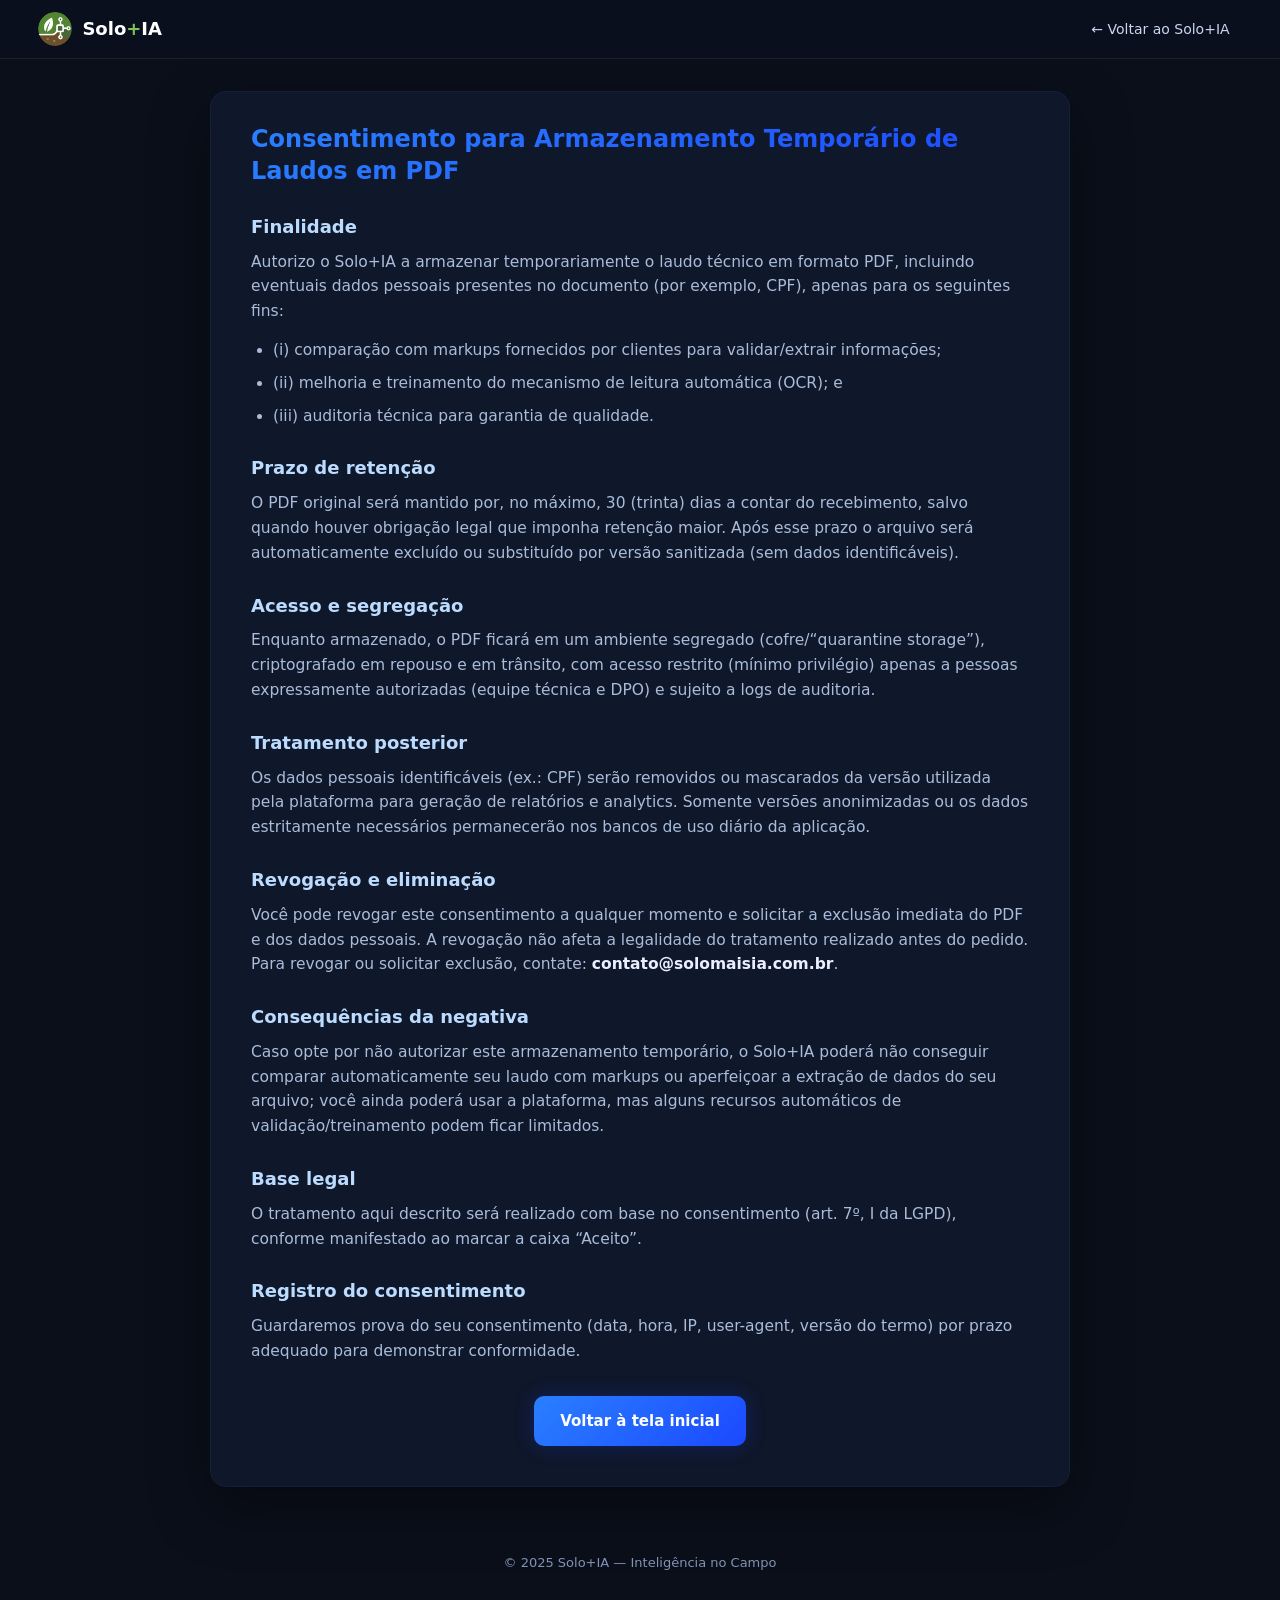
==== consentimento.html @ e3dccf33 "Paginas proprias: termo de consentimento (texto do Wix) e PDF nativo (vazia no Wix) Co-Authored-By: " ====
<!doctype html>
<html lang="pt-BR">
<head>
  <meta charset="utf-8" />
  <meta name="viewport" content="width=device-width,initial-scale=1" />
  <title>Termo de consentimento — Solo+IA</title>
  <meta name="description" content="Consentimento para armazenamento temporário de laudos em PDF no Solo+IA (LGPD).">
  <link rel="icon" type="image/png" href="favicon.png">
  <link rel="stylesheet" href="pagina.css">
</head>
<body>
  <nav class="topo">
    <a class="topo-marca" href="/"><img src="icone.png" alt="" width="34" height="34"><span>Solo<b>+</b>IA</span></a>
    <a class="topo-voltar" href="/">← Voltar ao Solo+IA</a>
  </nav>

  <main>
    <article class="card">
      <!-- Texto do termo copiado sem alteracoes da pagina do Wix (www.solomaisia.com.br/consentimento) -->
      <h1>Consentimento para Armazenamento Temporário de Laudos em PDF</h1>

      <h2>Finalidade</h2>
      <p>Autorizo o Solo+IA a armazenar temporariamente o laudo técnico em formato PDF, incluindo eventuais dados pessoais presentes no documento (por exemplo, CPF), apenas para os seguintes fins:</p>
      <ul>
        <li>(i) comparação com markups fornecidos por clientes para validar/extrair informações;</li>
        <li>(ii) melhoria e treinamento do mecanismo de leitura automática (OCR); e</li>
        <li>(iii) auditoria técnica para garantia de qualidade.</li>
      </ul>

      <h2>Prazo de retenção</h2>
      <p>O PDF original será mantido por, no máximo, 30 (trinta) dias a contar do recebimento, salvo quando houver obrigação legal que imponha retenção maior. Após esse prazo o arquivo será automaticamente excluído ou substituído por versão sanitizada (sem dados identificáveis).</p>

      <h2>Acesso e segregação</h2>
      <p>Enquanto armazenado, o PDF ficará em um ambiente segregado (cofre/“quarantine storage”), criptografado em repouso e em trânsito, com acesso restrito (mínimo privilégio) apenas a pessoas expressamente autorizadas (equipe técnica e DPO) e sujeito a logs de auditoria.</p>

      <h2>Tratamento posterior</h2>
      <p>Os dados pessoais identificáveis (ex.: CPF) serão removidos ou mascarados da versão utilizada pela plataforma para geração de relatórios e analytics. Somente versões anonimizadas ou os dados estritamente necessários permanecerão nos bancos de uso diário da aplicação.</p>

      <h2>Revogação e eliminação</h2>
      <p>Você pode revogar este consentimento a qualquer momento e solicitar a exclusão imediata do PDF e dos dados pessoais. A revogação não afeta a legalidade do tratamento realizado antes do pedido. Para revogar ou solicitar exclusão, contate: <strong>contato@solomaisia.com.br</strong>.</p>

      <h2>Consequências da negativa</h2>
      <p>Caso opte por não autorizar este armazenamento temporário, o Solo+IA poderá não conseguir comparar automaticamente seu laudo com markups ou aperfeiçoar a extração de dados do seu arquivo; você ainda poderá usar a plataforma, mas alguns recursos automáticos de validação/treinamento podem ficar limitados.</p>

      <h2>Base legal</h2>
      <p>O tratamento aqui descrito será realizado com base no consentimento (art. 7º, I da LGPD), conforme manifestado ao marcar a caixa “Aceito”.</p>

      <h2>Registro do consentimento</h2>
      <p>Guardaremos prova do seu consentimento (data, hora, IP, user-agent, versão do termo) por prazo adequado para demonstrar conformidade.</p>

      <div class="acoes"><a class="botao" href="/">Voltar à tela inicial</a></div>
    </article>
  </main>

  <footer>© 2025 Solo+IA — Inteligência no Campo</footer>
</body>
</html>
---- pagina.css ----
/* Paginas de texto do site (termo, PDF nativo) */
:root{--bg:#0b0f1a;--panel:#0f172a;--text:#e9efff;--muted:#a9bcd9;--grad:linear-gradient(135deg,#2a7fff,#1b49ff)}
*{box-sizing:border-box}
body{margin:0;background:var(--bg);color:var(--text);font-family:'Segoe UI',system-ui,Arial;line-height:1.6}
a{color:#8fc1ff}
a:hover{color:#bcdcff}
.topo{position:sticky;top:0;z-index:10;display:flex;align-items:center;justify-content:space-between;gap:12px;padding:10px clamp(12px,3vw,40px);background:rgba(11,16,32,.86);backdrop-filter:blur(10px);-webkit-backdrop-filter:blur(10px);border-bottom:1px solid rgba(255,255,255,.07)}
.topo-marca{display:flex;align-items:center;gap:10px;color:#fff;text-decoration:none;font-weight:700;font-size:18px}
.topo-marca:hover{color:#fff}
.topo-marca img{width:34px;height:34px;border-radius:50%}
.topo-marca b{color:#7cc35b}
.topo-voltar{color:#c9d6ee;text-decoration:none;font-size:14px;padding:8px 12px;border-radius:10px}
.topo-voltar:hover{background:#16223d;color:#fff}
main{display:flex;justify-content:center;padding:32px 16px 48px}
.card{background:var(--panel);border:1px solid #12203b;border-radius:16px;box-shadow:0 20px 60px rgba(0,0,0,.4);max-width:860px;width:100%;padding:32px clamp(18px,4vw,40px) 40px}
h1{font-size:24px;line-height:1.3;margin:0 0 18px;background:var(--grad);-webkit-background-clip:text;background-clip:text;-webkit-text-fill-color:transparent}
h2{font-size:18px;margin:26px 0 8px;color:#bcdcff}
p{color:var(--muted);margin:0 0 14px;font-size:15.5px}
ul,ol{margin:0 0 14px;padding-left:22px}
li{margin-bottom:8px;color:var(--muted);font-size:15.5px}
strong{color:#e9efff}
.caixas{display:grid;grid-template-columns:1fr 1fr;gap:12px;margin:8px 0 18px}
.caixa{border-radius:12px;padding:14px 16px;border:1px solid #1f3152;background:#0c1222}
.caixa h3{margin:0 0 6px;font-size:15.5px}
.caixa p{margin:0;font-size:14.5px}
.caixa.sim{border-color:#1f5a3c;background:#0f2a1d}
.caixa.sim h3{color:#9fe0b8}
.caixa.nao{border-color:#6b2a2a;background:#2a1212}
.caixa.nao h3{color:#ffb4b4}
.acoes{text-align:center;margin-top:32px}
.botao{display:inline-block;background:var(--grad);color:#fff;text-decoration:none;padding:13px 26px;border-radius:10px;font-weight:600;font-size:15px;box-shadow:0 0 20px #1b49ff40}
.botao:hover{color:#fff;opacity:.92}
footer{text-align:center;padding:18px 12px 28px;font-size:13px;color:#7f93b5}
@media (max-width:600px){
  h1{font-size:20px}
  h2{font-size:17px}
  p,li{font-size:14.5px}
  .caixas{grid-template-columns:1fr}
  .topo-marca span{display:none}
}
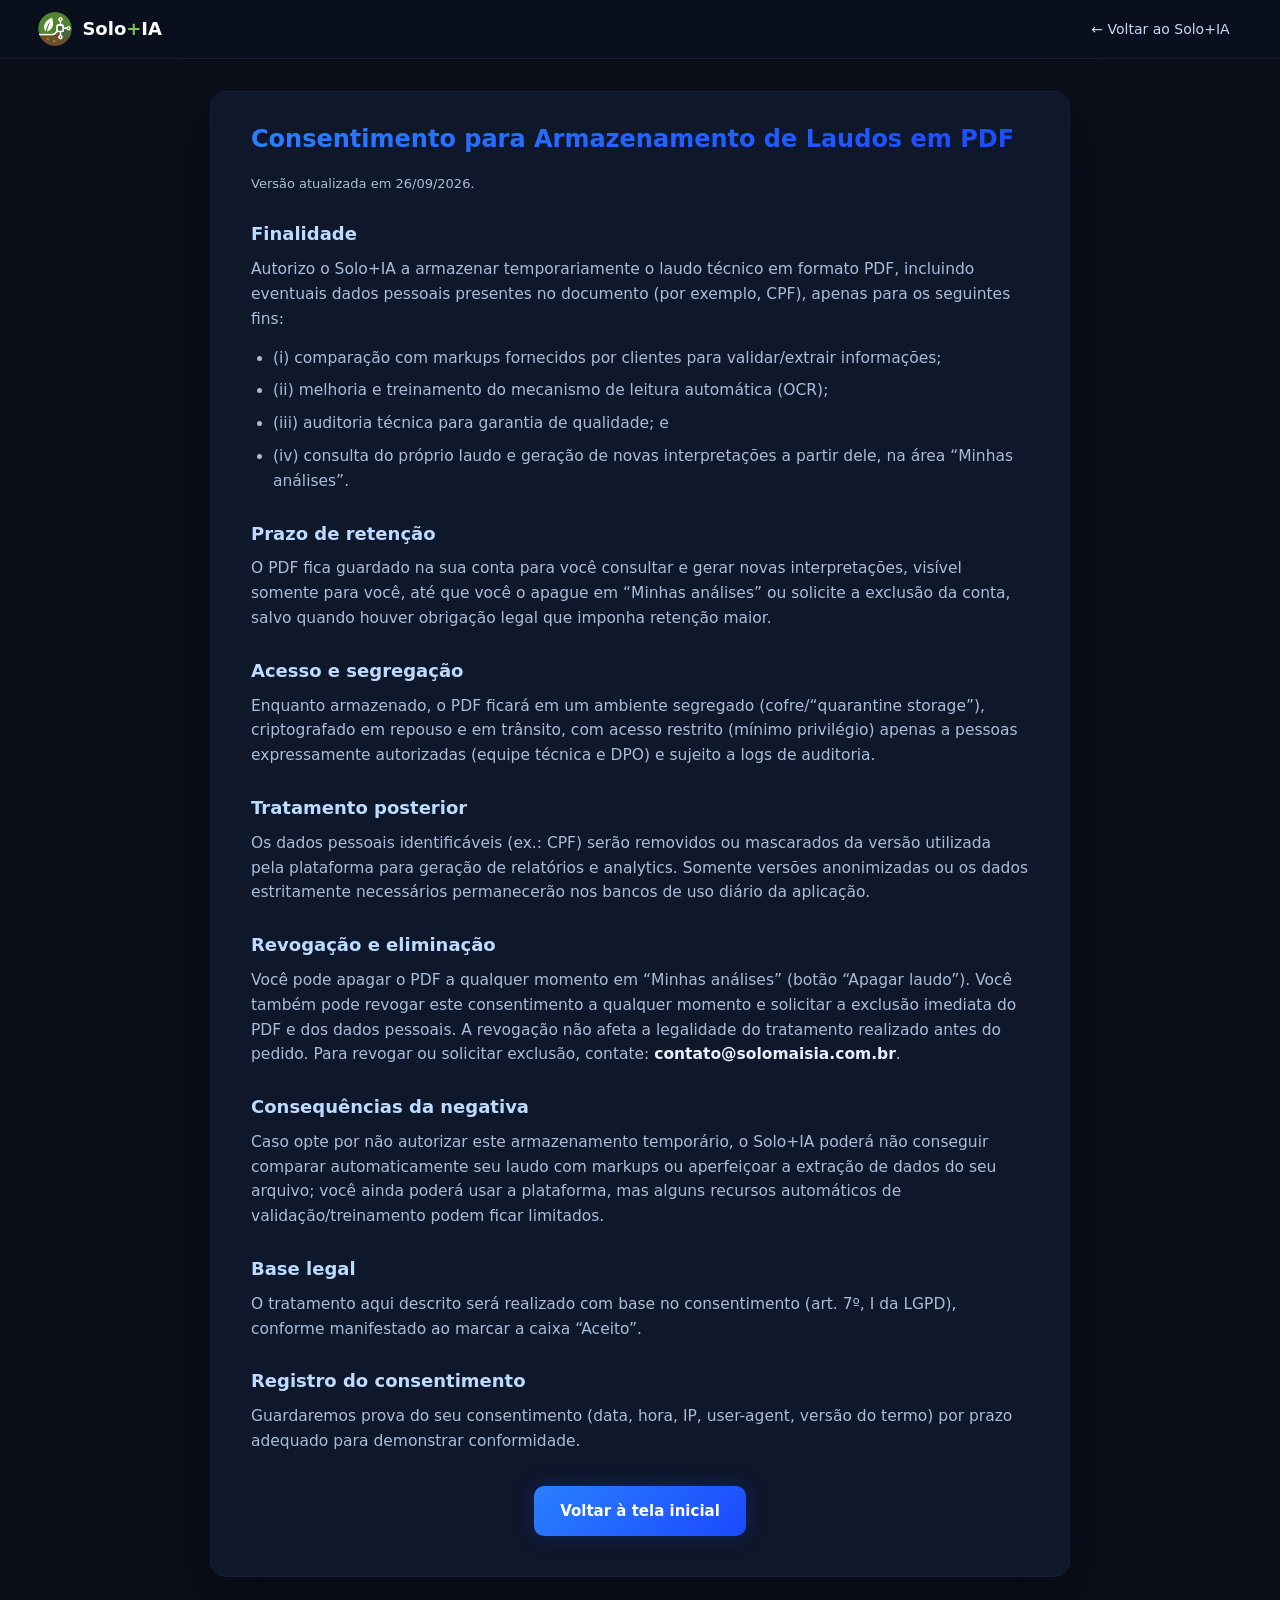
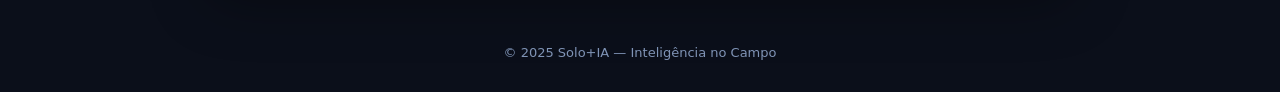
==== commit 14e692bc: "Termo: PDF guardado na conta ate o usuario apagar (antes: 30 dias) Co-Authored-By: Claude Opus 5.5 <" ====
--- a/consentimento.html
+++ b/consentimento.html
@@ -16,19 +16,21 @@
 
   <main>
     <article class="card">
-      <!-- Texto do termo copiado sem alteracoes da pagina do Wix (www.solomaisia.com.br/consentimento) -->
-      <h1>Consentimento para Armazenamento Temporário de Laudos em PDF</h1>
+      <!-- Texto do termo do Wix; em 26/09/2026 o usuario aprovou mudar retencao (PDF guardado na conta ate ser apagado) -->
+      <h1>Consentimento para Armazenamento de Laudos em PDF</h1>
+      <p style="font-size:13px">Versão atualizada em 26/09/2026.</p>
 
       <h2>Finalidade</h2>
       <p>Autorizo o Solo+IA a armazenar temporariamente o laudo técnico em formato PDF, incluindo eventuais dados pessoais presentes no documento (por exemplo, CPF), apenas para os seguintes fins:</p>
       <ul>
         <li>(i) comparação com markups fornecidos por clientes para validar/extrair informações;</li>
-        <li>(ii) melhoria e treinamento do mecanismo de leitura automática (OCR); e</li>
-        <li>(iii) auditoria técnica para garantia de qualidade.</li>
+        <li>(ii) melhoria e treinamento do mecanismo de leitura automática (OCR);</li>
+        <li>(iii) auditoria técnica para garantia de qualidade; e</li>
+        <li>(iv) consulta do próprio laudo e geração de novas interpretações a partir dele, na área “Minhas análises”.</li>
       </ul>
 
       <h2>Prazo de retenção</h2>
-      <p>O PDF original será mantido por, no máximo, 30 (trinta) dias a contar do recebimento, salvo quando houver obrigação legal que imponha retenção maior. Após esse prazo o arquivo será automaticamente excluído ou substituído por versão sanitizada (sem dados identificáveis).</p>
+      <p>O PDF fica guardado na sua conta para você consultar e gerar novas interpretações, visível somente para você, até que você o apague em “Minhas análises” ou solicite a exclusão da conta, salvo quando houver obrigação legal que imponha retenção maior.</p>
 
       <h2>Acesso e segregação</h2>
       <p>Enquanto armazenado, o PDF ficará em um ambiente segregado (cofre/“quarantine storage”), criptografado em repouso e em trânsito, com acesso restrito (mínimo privilégio) apenas a pessoas expressamente autorizadas (equipe técnica e DPO) e sujeito a logs de auditoria.</p>
@@ -37,7 +39,7 @@
       <p>Os dados pessoais identificáveis (ex.: CPF) serão removidos ou mascarados da versão utilizada pela plataforma para geração de relatórios e analytics. Somente versões anonimizadas ou os dados estritamente necessários permanecerão nos bancos de uso diário da aplicação.</p>
 
       <h2>Revogação e eliminação</h2>
-      <p>Você pode revogar este consentimento a qualquer momento e solicitar a exclusão imediata do PDF e dos dados pessoais. A revogação não afeta a legalidade do tratamento realizado antes do pedido. Para revogar ou solicitar exclusão, contate: <strong>contato@solomaisia.com.br</strong>.</p>
+      <p>Você pode apagar o PDF a qualquer momento em “Minhas análises” (botão “Apagar laudo”). Você também pode revogar este consentimento a qualquer momento e solicitar a exclusão imediata do PDF e dos dados pessoais. A revogação não afeta a legalidade do tratamento realizado antes do pedido. Para revogar ou solicitar exclusão, contate: <strong>contato@solomaisia.com.br</strong>.</p>
 
       <h2>Consequências da negativa</h2>
       <p>Caso opte por não autorizar este armazenamento temporário, o Solo+IA poderá não conseguir comparar automaticamente seu laudo com markups ou aperfeiçoar a extração de dados do seu arquivo; você ainda poderá usar a plataforma, mas alguns recursos automáticos de validação/treinamento podem ficar limitados.</p>
